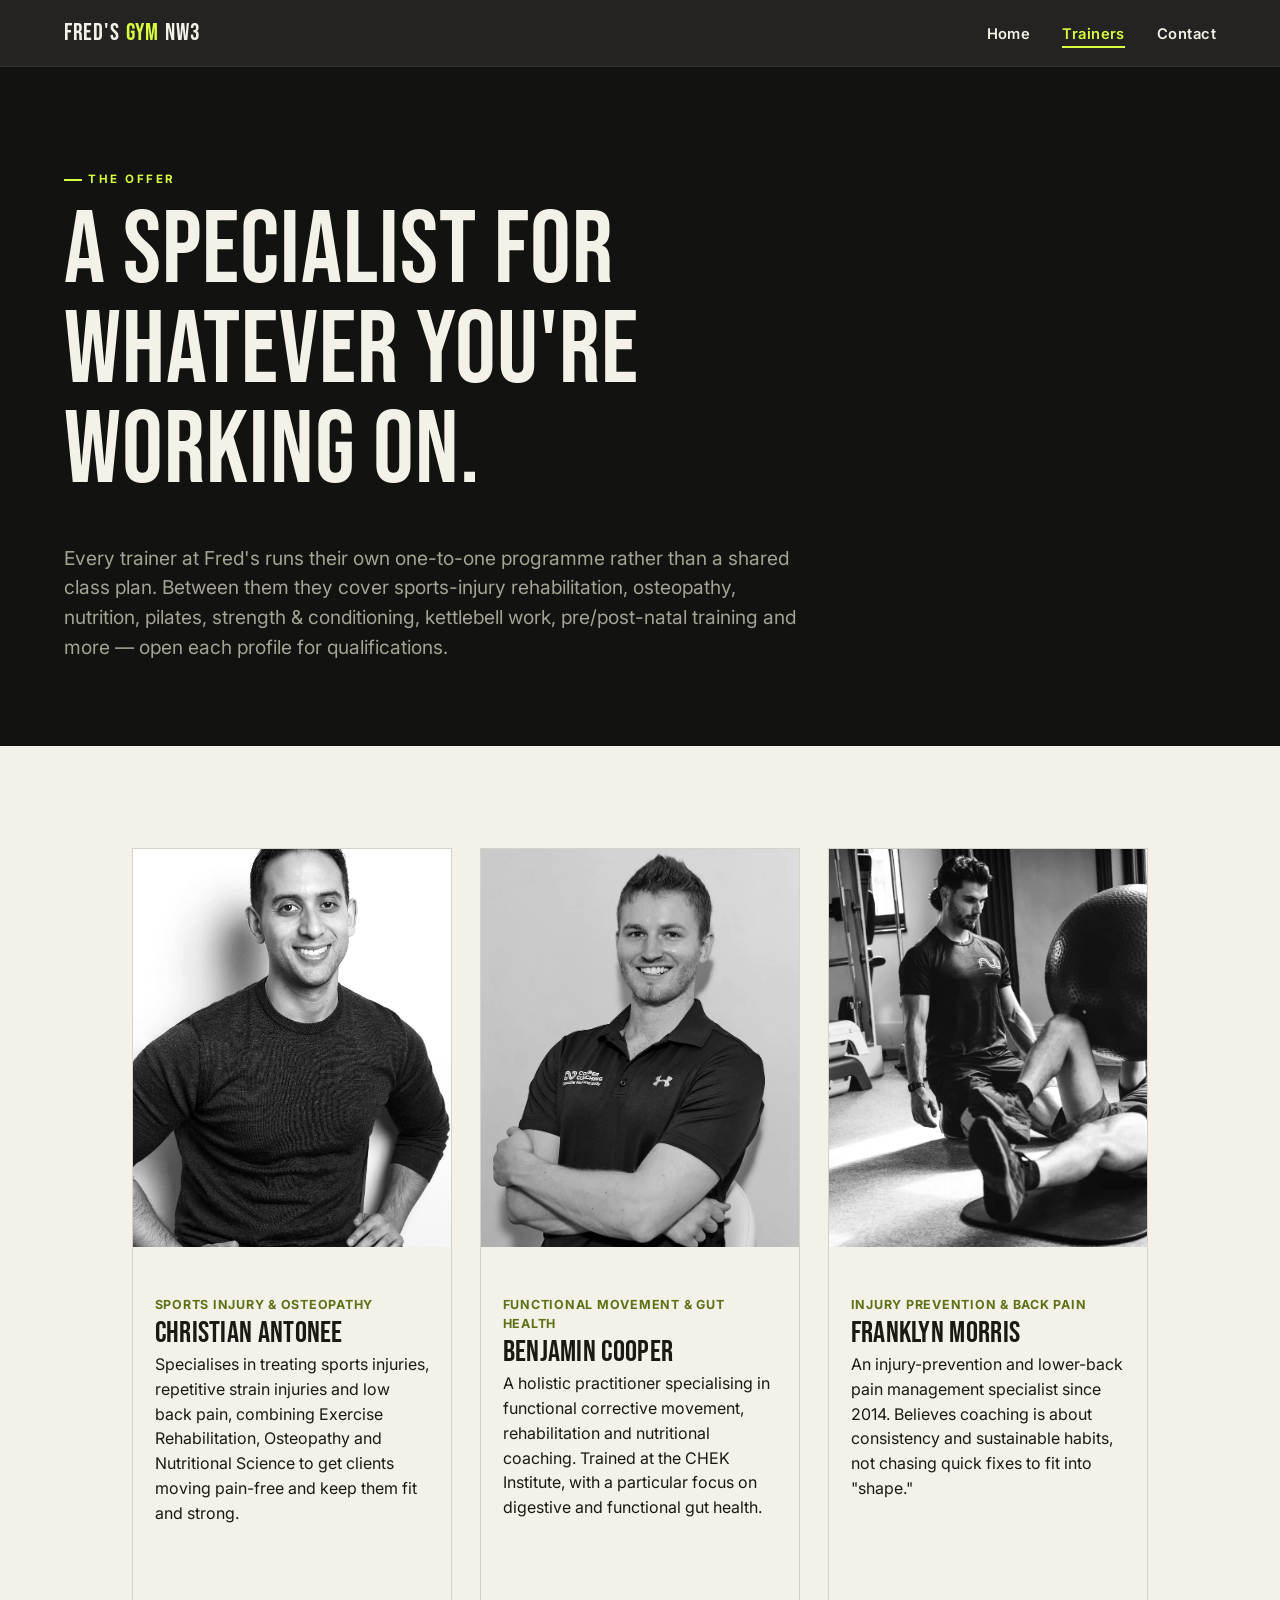
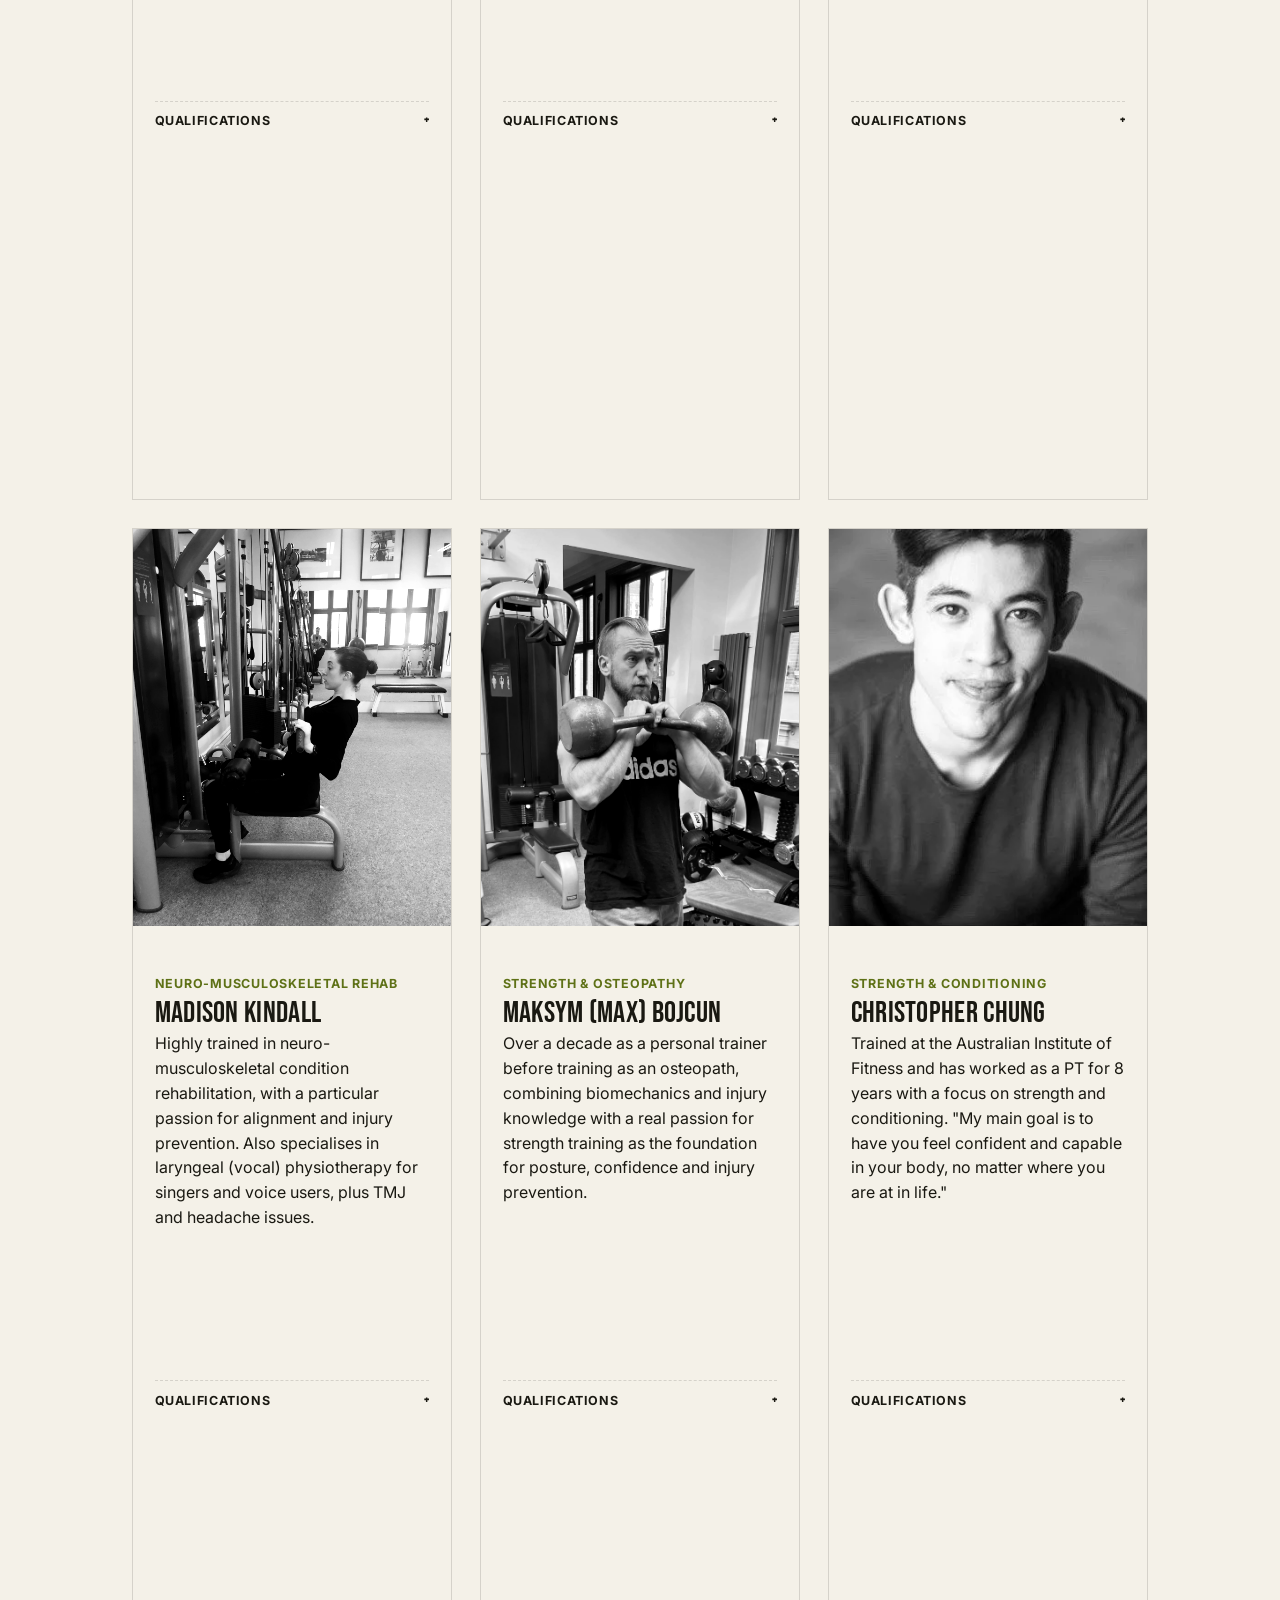
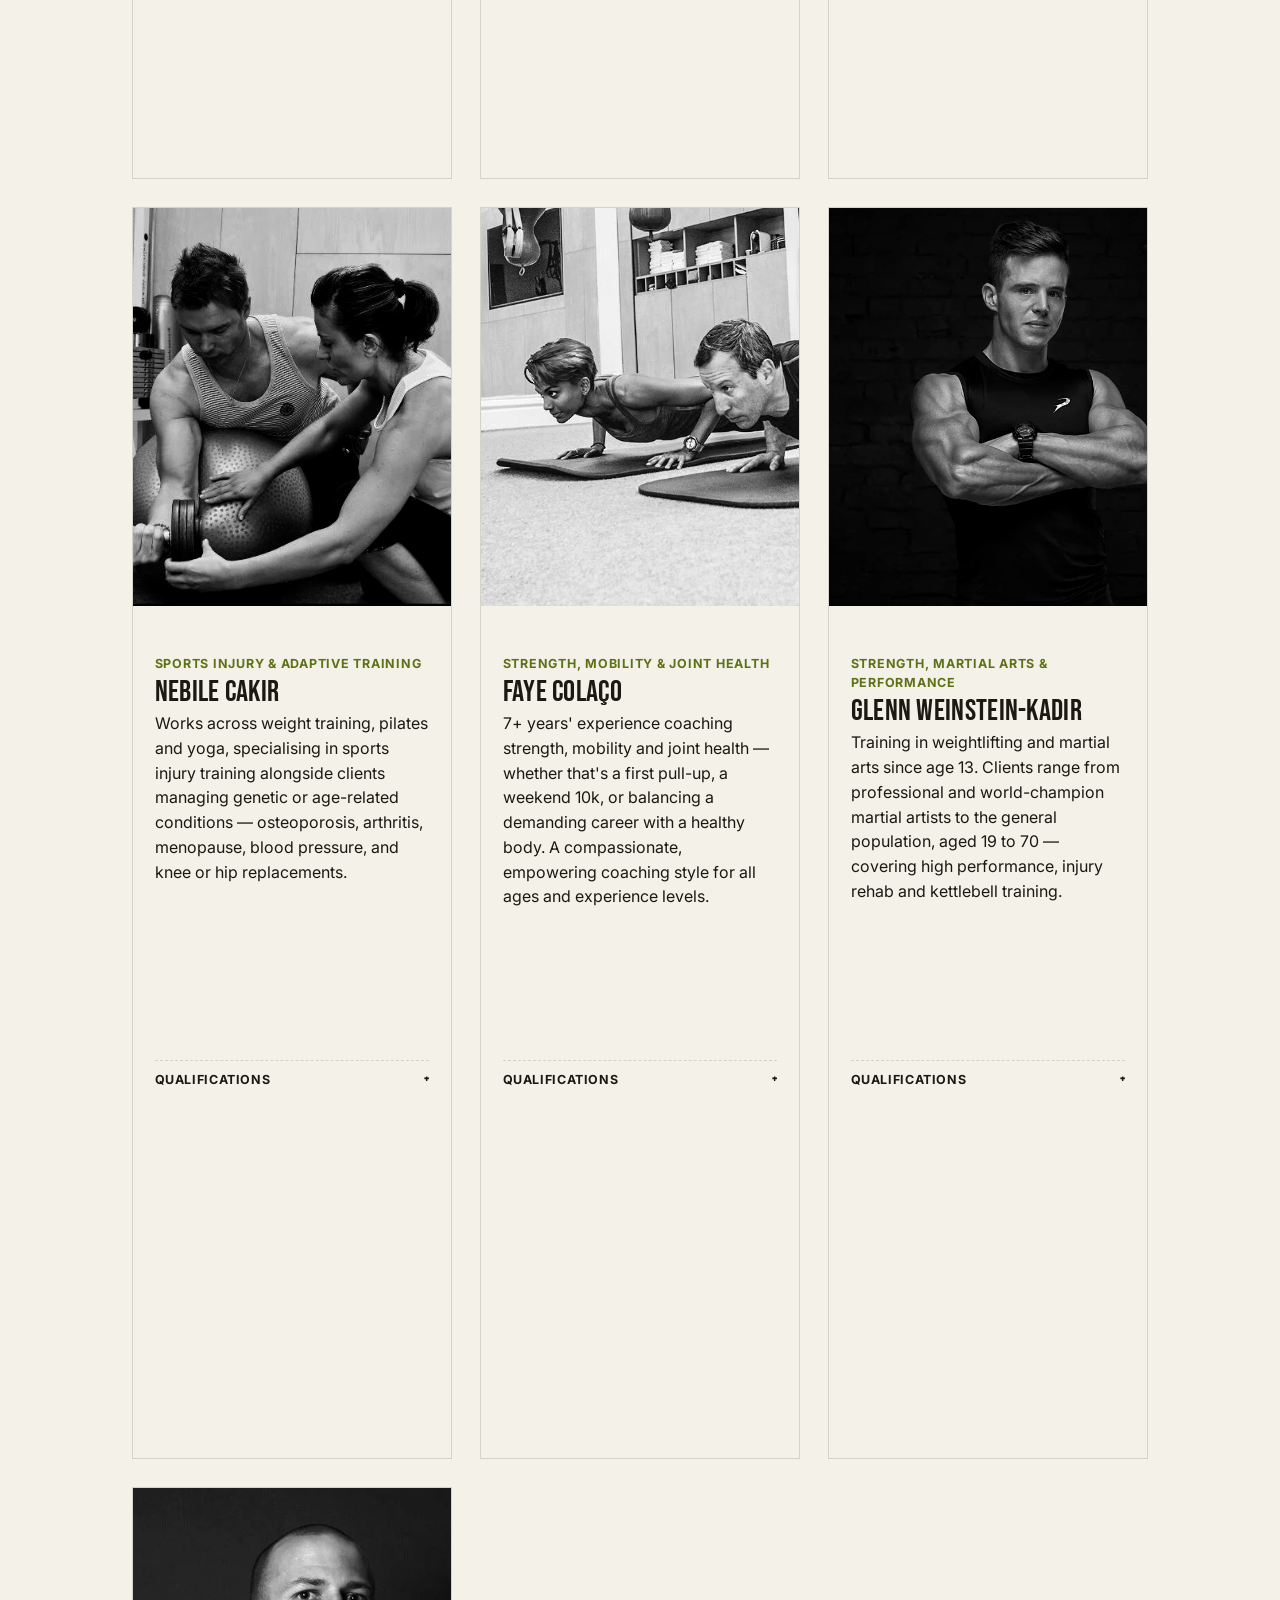
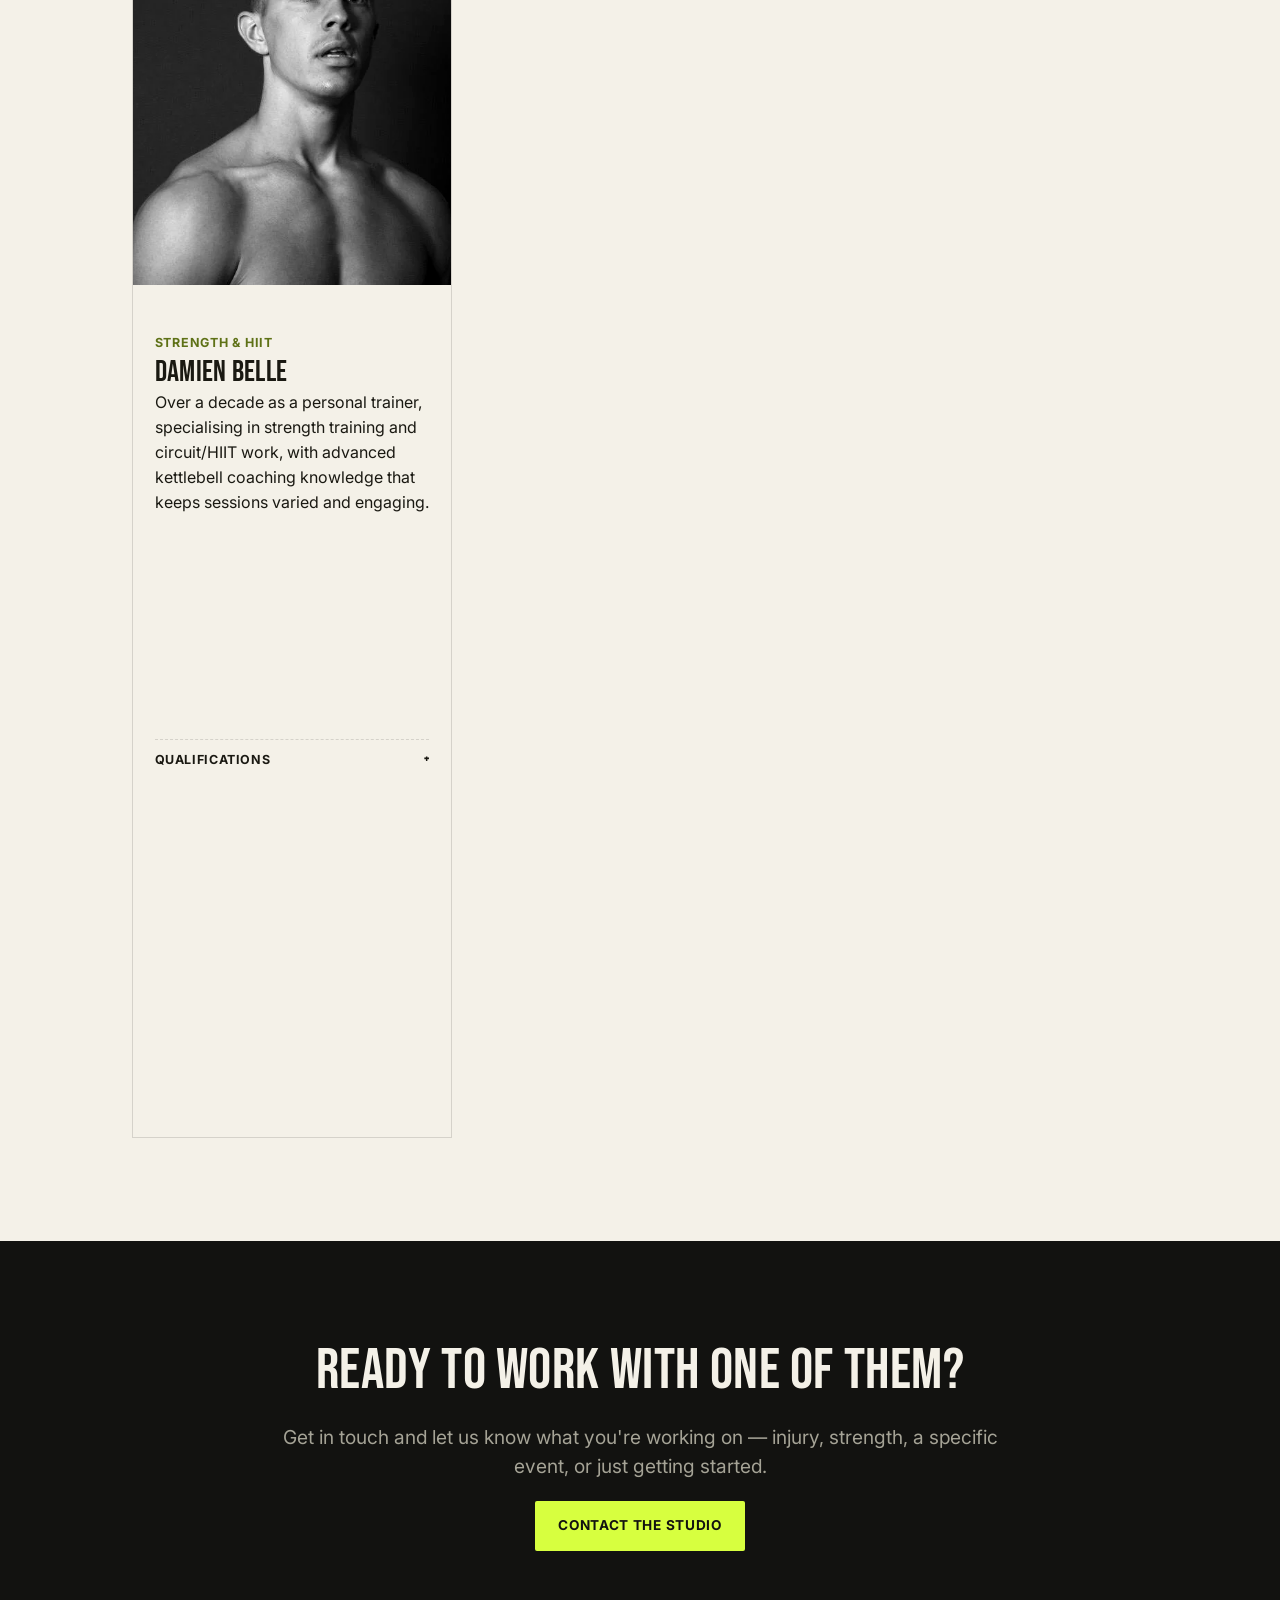
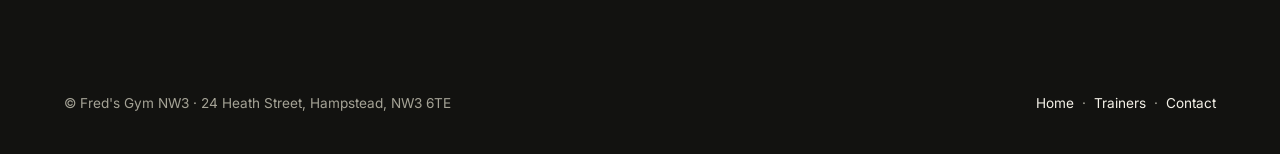
==== trainers.html @ 8e5bd510 "Build Fred's Gym NW3 demo redesign Custom 3-page static site (Home, Trainers, Contact) for Fred's Gy" ====
<!doctype html>
<html lang="en">
<head>
<meta charset="UTF-8">
<meta name="viewport" content="width=device-width, initial-scale=1">
<title>Trainers — Fred's Gym NW3</title>
<meta name="description" content="Meet the personal trainers at Fred's Gym NW3, Hampstead — specialists in sports injury rehab, osteopathy, nutrition, strength & conditioning, pilates and more.">
<link rel="preconnect" href="https://fonts.googleapis.com">
<link rel="preconnect" href="https://fonts.gstatic.com" crossorigin>
<link href="https://fonts.googleapis.com/css2?family=Bebas+Neue&family=Inter:wght@400;600;700;800&display=swap" rel="stylesheet">
<link rel="stylesheet" href="assets/css/style.css">
</head>
<body>

<header class="site-header">
  <div class="wrap">
    <a href="index.html" class="brand">FRED'S <span>GYM</span> NW3</a>
    <button class="nav-toggle" aria-expanded="false" aria-controls="primary-nav" aria-label="Toggle navigation">
      <span></span>
    </button>
    <nav class="main-nav" id="primary-nav">
      <ul>
        <li><a href="index.html">Home</a></li>
        <li><a href="trainers.html" aria-current="page">Trainers</a></li>
        <li><a href="contact.html">Contact</a></li>
      </ul>
    </nav>
  </div>
</header>

<main>

  <section class="page-header on-ink">
    <div class="wrap">
      <p class="eyebrow">The offer</p>
      <h1>A specialist for<br>whatever you're<br>working on.</h1>
      <p class="lead">Every trainer at Fred's runs their own one-to-one programme rather than a shared class plan. Between them they cover sports-injury rehabilitation, osteopathy, nutrition, pilates, strength &amp; conditioning, kettlebell work, pre/post-natal training and more — open each profile for qualifications.</p>
    </div>
  </section>

  <section class="on-paper">
    <div class="wrap">
      <div class="trainer-grid">

        <article class="trainer-card" data-reveal>
          <div class="trainer-photo"><img src="assets/img/christian.jpg" alt="Christian Antonee, personal trainer at Fred's Gym NW3." width="995" height="1493" loading="lazy"></div>
          <div class="trainer-body">
            <div>
              <p class="trainer-role">Sports injury &amp; osteopathy</p>
              <h3>Christian Antonee</h3>
              <p>Specialises in treating sports injuries, repetitive strain injuries and low back pain, combining Exercise Rehabilitation, Osteopathy and Nutritional Science to get clients moving pain-free and keep them fit and strong.</p>
            </div>
            <details>
              <summary>Qualifications</summary>
              <ul>
                <li>MSc Osteopathy</li>
                <li>BSc Kinesiology</li>
                <li>Personal Trainer (CSEP), 14 years</li>
                <li>Nutritional Science &amp; Acupuncture</li>
              </ul>
            </details>
          </div>
        </article>

        <article class="trainer-card" data-reveal>
          <div class="trainer-photo"><img src="assets/img/ben.jpg" alt="Benjamin Cooper, personal trainer at Fred's Gym NW3." width="750" height="977" loading="lazy"></div>
          <div class="trainer-body">
            <div>
              <p class="trainer-role">Functional movement &amp; gut health</p>
              <h3>Benjamin Cooper</h3>
              <p>A holistic practitioner specialising in functional corrective movement, rehabilitation and nutritional coaching. Trained at the CHEK Institute, with a particular focus on digestive and functional gut health.</p>
            </div>
            <details>
              <summary>Qualifications</summary>
              <ul>
                <li>Registered Nutritional Therapist Dip ION, mBANT, mCNHC</li>
                <li>CHEK Practitioner Level 1</li>
                <li>CHEK Holistic Lifestyle Coach Level 2</li>
                <li>Integrative Health Education — Fully Functional Gut Practitioner</li>
                <li>PCI Parasite Testing Practitioner</li>
              </ul>
            </details>
          </div>
        </article>

        <article class="trainer-card" data-reveal>
          <div class="trainer-photo"><img src="assets/img/frank.jpg" alt="Franklyn Morris coaching a client through core work at Fred's Gym NW3." width="1500" height="1000" loading="lazy"></div>
          <div class="trainer-body">
            <div>
              <p class="trainer-role">Injury prevention &amp; back pain</p>
              <h3>Franklyn Morris</h3>
              <p>An injury-prevention and lower-back pain management specialist since 2014. Believes coaching is about consistency and sustainable habits, not chasing quick fixes to fit into "shape."</p>
            </div>
            <details>
              <summary>Qualifications</summary>
              <ul>
                <li>REPs Level 3 Personal Trainer</li>
                <li>REPs Level 4 Lower Back Pain Management</li>
                <li>GP Exercise Referral</li>
              </ul>
            </details>
          </div>
        </article>

        <article class="trainer-card" data-reveal>
          <div class="trainer-photo"><img src="assets/img/madison.jpg" alt="Madison Kindall training on the cable machine at Fred's Gym NW3." width="2500" height="3333" loading="lazy"></div>
          <div class="trainer-body">
            <div>
              <p class="trainer-role">Neuro-musculoskeletal rehab</p>
              <h3>Madison Kindall</h3>
              <p>Highly trained in neuro-musculoskeletal condition rehabilitation, with a particular passion for alignment and injury prevention. Also specialises in laryngeal (vocal) physiotherapy for singers and voice users, plus TMJ and headache issues.</p>
            </div>
            <details>
              <summary>Qualifications</summary>
              <ul>
                <li>MSc Physiotherapy</li>
                <li>BSc Clinical Exercise Science</li>
                <li>Level 3 Personal Training</li>
                <li>Level 3 Dry Needling / Medical Acupuncture</li>
              </ul>
            </details>
          </div>
        </article>

        <article class="trainer-card" data-reveal>
          <div class="trainer-photo"><img src="assets/img/max.jpg" alt="Maksym 'Max' Bojcun training with double kettlebells at Fred's Gym NW3." width="2048" height="1801" loading="lazy"></div>
          <div class="trainer-body">
            <div>
              <p class="trainer-role">Strength &amp; osteopathy</p>
              <h3>Maksym (Max) Bojcun</h3>
              <p>Over a decade as a personal trainer before training as an osteopath, combining biomechanics and injury knowledge with a real passion for strength training as the foundation for posture, confidence and injury prevention.</p>
            </div>
            <details>
              <summary>Qualifications</summary>
              <ul>
                <li>BOst Osteopathy</li>
                <li>Level 3 Personal Trainer</li>
              </ul>
            </details>
          </div>
        </article>

        <article class="trainer-card" data-reveal>
          <div class="trainer-photo"><img src="assets/img/chris.jpg" alt="Christopher Chung, personal trainer at Fred's Gym NW3." width="349" height="524" loading="lazy"></div>
          <div class="trainer-body">
            <div>
              <p class="trainer-role">Strength &amp; conditioning</p>
              <h3>Christopher Chung</h3>
              <p>Trained at the Australian Institute of Fitness and has worked as a PT for 8 years with a focus on strength and conditioning. "My main goal is to have you feel confident and capable in your body, no matter where you are at in life."</p>
            </div>
            <details>
              <summary>Qualifications</summary>
              <ul>
                <li>Level 3 &amp; 4 Personal Training Certificate, AIF</li>
                <li>IASTM — Rockblades</li>
                <li>Precision Nutrition</li>
              </ul>
            </details>
          </div>
        </article>

        <article class="trainer-card" data-reveal>
          <div class="trainer-photo"><img src="assets/img/nebile.jpg" alt="Nebile Cakir coaching a client with a dumbbell at Fred's Gym NW3." width="750" height="500" loading="lazy"></div>
          <div class="trainer-body">
            <div>
              <p class="trainer-role">Sports injury &amp; adaptive training</p>
              <h3>Nebile Cakir</h3>
              <p>Works across weight training, pilates and yoga, specialising in sports injury training alongside clients managing genetic or age-related conditions — osteoporosis, arthritis, menopause, blood pressure, and knee or hip replacements.</p>
            </div>
            <details>
              <summary>Qualifications</summary>
              <ul>
                <li>YMCA Advanced Personal Trainer Award — Level 3</li>
                <li>Pilates — Stott Pilates method</li>
                <li>Older Adult Training</li>
                <li>Ante- &amp; Postnatal Training</li>
                <li>Yoga Teacher Award, Teach Yoga</li>
                <li>Sport &amp; Remedial Massage, London School of Massage</li>
                <li>Food Intolerance Testing Practitioner, Lorisian</li>
              </ul>
            </details>
          </div>
        </article>

        <article class="trainer-card" data-reveal>
          <div class="trainer-photo"><img src="assets/img/faye.jpg" alt="Faye Colaço training alongside a client at Fred's Gym NW3." width="576" height="576" loading="lazy"></div>
          <div class="trainer-body">
            <div>
              <p class="trainer-role">Strength, mobility &amp; joint health</p>
              <h3>Faye Colaço</h3>
              <p>7+ years' experience coaching strength, mobility and joint health — whether that's a first pull-up, a weekend 10k, or balancing a demanding career with a healthy body. A compassionate, empowering coaching style for all ages and experience levels.</p>
            </div>
            <details>
              <summary>Qualifications</summary>
              <ul>
                <li>Personal Training Level 4</li>
                <li>BSc (Hons) Health &amp; Exercise Science</li>
                <li>Functional Range Conditioning (FRC) Practitioner</li>
                <li>BioForce Certified Conditioning Coach</li>
                <li>Kinstretch Instructor</li>
                <li>Precision Nutrition</li>
                <li>Remedial Massage Therapist</li>
              </ul>
            </details>
          </div>
        </article>

        <article class="trainer-card" data-reveal>
          <div class="trainer-photo"><img src="assets/img/glenn.jpg" alt="Glenn Weinstein-Kadir, strength and conditioning coach at Fred's Gym NW3." width="1024" height="683" loading="lazy"></div>
          <div class="trainer-body">
            <div>
              <p class="trainer-role">Strength, martial arts &amp; performance</p>
              <h3>Glenn Weinstein-Kadir</h3>
              <p>Training in weightlifting and martial arts since age 13. Clients range from professional and world-champion martial artists to the general population, aged 19 to 70 — covering high performance, injury rehab and kettlebell training.</p>
            </div>
            <details>
              <summary>Qualifications</summary>
              <ul>
                <li>MSc Strength &amp; Conditioning</li>
                <li>Level 3 Personal Trainer</li>
                <li>Pre &amp; Post Natal Training and Nutrition</li>
                <li>Kettlebell 1 and Master Certification</li>
                <li>Posture Analysis and Corrective Exercise</li>
              </ul>
            </details>
          </div>
        </article>

        <article class="trainer-card" data-reveal>
          <div class="trainer-photo"><img src="assets/img/damien.jpg" alt="Damien Belle, personal trainer at Fred's Gym NW3." width="636" height="577" loading="lazy"></div>
          <div class="trainer-body">
            <div>
              <p class="trainer-role">Strength &amp; HIIT</p>
              <h3>Damien Belle</h3>
              <p>Over a decade as a personal trainer, specialising in strength training and circuit/HIIT work, with advanced kettlebell coaching knowledge that keeps sessions varied and engaging.</p>
            </div>
            <details>
              <summary>Qualifications</summary>
              <ul>
                <li>Premier International Level 3 Personal Trainer</li>
                <li>Nutritional Advisor</li>
                <li>Sports Massage Therapist</li>
                <li>IKFF Kettlebell Coach</li>
              </ul>
            </details>
          </div>
        </article>

      </div>
    </div>
  </section>

  <section class="on-ink">
    <div class="wrap" style="text-align:center" data-reveal>
      <h2>Ready to work with one of them?</h2>
      <p class="lead" style="margin-inline:auto">Get in touch and let us know what you're working on — injury, strength, a specific event, or just getting started.</p>
      <span class="btn-wrap"><a class="btn btn-primary" href="contact.html">Contact the studio</a></span>
    </div>
  </section>

</main>

<footer class="site-footer">
  <div class="wrap">
    <span>&copy; Fred's Gym NW3 · 24 Heath Street, Hampstead, NW3 6TE</span>
    <nav>
      <a href="index.html">Home</a> &nbsp;·&nbsp;
      <a href="trainers.html">Trainers</a> &nbsp;·&nbsp;
      <a href="contact.html">Contact</a>
    </nav>
  </div>
</footer>

<script src="assets/js/main.js"></script>
</body>
</html>
---- assets/css/style.css ----
/* ==========================================================================
   Fred's Gym NW3 — demo redesign
   Editorial black-and-white studio photography + a single electric-lime
   accent. Distinct from a template gym site on purpose: big condensed
   display type, generous whitespace, monochrome imagery treated like a
   fitness magazine rather than a stock-photo carousel.
   ========================================================================== */

@view-transition {
  navigation: auto;
}

:root {
  --ink: #121210;
  --ink-soft: #1c1c19;
  --paper: #f4f1e8;
  --paper-dim: #e7e2d4;
  --text-on-paper: #1a1912;
  --text-on-ink: #f4f1e8;
  --muted: #8a887c;
  --muted-strong: #666456; /* WCAG AA-safe on --paper for small caption text */
  --muted-on-ink: #a5a396;
  --accent: #d7ff3f;
  --accent-deep: color-mix(in oklch, var(--accent) 55%, black);
  --accent-soft: color-mix(in oklch, var(--accent) 30%, var(--paper));
  --line: color-mix(in oklch, var(--ink) 12%, var(--paper));
  --line-on-ink: color-mix(in oklch, var(--paper) 18%, var(--ink));

  --font-display: "Bebas Neue", "Oswald", "Arial Narrow", sans-serif;
  --font-body: "Inter", -apple-system, BlinkMacSystemFont, "Segoe UI", sans-serif;

  --container: min(72rem, 92vw);
  --radius: 2px;
}

*,
*::before,
*::after {
  box-sizing: border-box;
}

html {
  scroll-behavior: smooth;
}

@media (prefers-reduced-motion: reduce) {
  html {
    scroll-behavior: auto;
  }
  *,
  *::before,
  *::after {
    animation-duration: 0.001ms !important;
    animation-iteration-count: 1 !important;
    transition-duration: 0.001ms !important;
    scroll-behavior: auto !important;
  }
}

body {
  margin: 0;
  background: var(--paper);
  color: var(--text-on-paper);
  font-family: var(--font-body);
  font-size: 16px;
  line-height: 1.55;
  -webkit-font-smoothing: antialiased;
}

img {
  max-width: 100%;
  display: block;
}

a {
  color: inherit;
}

h1, h2, h3, h4 {
  font-family: var(--font-display);
  font-weight: 400;
  letter-spacing: 0.01em;
  line-height: 0.98;
  margin: 0 0 0.4em;
  text-wrap: balance;
}

h1 { font-size: clamp(2.75rem, 8vw, 6.5rem); }
h2 { font-size: clamp(2.1rem, 5.5vw, 3.6rem); }
h3 { font-size: clamp(1.4rem, 3vw, 1.9rem); }

p { margin: 0 0 1em; }

.eyebrow {
  display: inline-flex;
  align-items: center;
  gap: 0.5em;
  font-family: var(--font-body);
  font-weight: 700;
  font-size: 0.72rem;
  letter-spacing: 0.22em;
  text-transform: uppercase;
  color: var(--accent-deep);
}

.eyebrow::before {
  content: "";
  width: 1.6em;
  height: 2px;
  background: var(--accent-deep);
  display: inline-block;
}

section.on-ink .eyebrow,
.on-ink .eyebrow {
  color: var(--accent);
}
.on-ink .eyebrow::before {
  background: var(--accent);
}

/* Thin custom scrollbars on internally-scrolling elements */
.chip-row,
.trainer-scroller {
  scrollbar-width: thin;
  scrollbar-color: var(--accent-deep) transparent;
}
.chip-row::-webkit-scrollbar,
.trainer-scroller::-webkit-scrollbar {
  height: 6px;
}
.chip-row::-webkit-scrollbar-thumb,
.trainer-scroller::-webkit-scrollbar-thumb {
  background: var(--muted);
  border-radius: 4px;
}
.chip-row::-webkit-scrollbar-thumb:hover,
.trainer-scroller::-webkit-scrollbar-thumb:hover {
  background: var(--accent-deep);
}

/* ---------- Layout helpers ---------- */
.wrap {
  width: var(--container);
  margin-inline: auto;
}

section {
  padding: clamp(3rem, 8vw, 6.5rem) 0;
}

.on-ink {
  background: var(--ink);
  color: var(--text-on-ink);
}

.on-ink .muted { color: var(--muted-on-ink); }
.muted { color: var(--muted); }

/* ---------- Header / nav ---------- */
.site-header {
  position: sticky;
  top: 0;
  z-index: 40;
  background: color-mix(in oklch, var(--ink) 92%, transparent);
  backdrop-filter: blur(6px);
  border-bottom: 1px solid var(--line-on-ink);
}

.site-header .wrap {
  display: flex;
  align-items: center;
  justify-content: space-between;
  padding-block: 0.9rem;
}

.brand {
  font-family: var(--font-display);
  font-size: 1.5rem;
  letter-spacing: 0.03em;
  color: var(--text-on-ink);
  text-decoration: none;
  display: flex;
  align-items: baseline;
  gap: 0.4rem;
}

.brand span {
  color: var(--accent);
}

.nav-toggle {
  display: none;
  background: none;
  border: 1px solid var(--line-on-ink);
  color: var(--text-on-ink);
  width: 42px;
  height: 38px;
  border-radius: var(--radius);
  cursor: pointer;
  position: relative;
}

.nav-toggle span,
.nav-toggle span::before,
.nav-toggle span::after {
  content: "";
  position: absolute;
  left: 10px;
  right: 10px;
  height: 2px;
  background: currentColor;
  transition: transform 0.25s ease, opacity 0.25s ease;
}
.nav-toggle span { top: 18px; }
.nav-toggle span::before { top: -7px; }
.nav-toggle span::after { top: 7px; }

.nav-toggle[aria-expanded="true"] span {
  background: transparent;
}
.nav-toggle[aria-expanded="true"] span::before {
  transform: translateY(7px) rotate(45deg);
}
.nav-toggle[aria-expanded="true"] span::after {
  transform: translateY(-7px) rotate(-45deg);
}

.main-nav ul {
  list-style: none;
  display: flex;
  gap: 2rem;
  margin: 0;
  padding: 0;
}

.main-nav a {
  text-decoration: none;
  font-weight: 600;
  font-size: 0.92rem;
  letter-spacing: 0.03em;
  color: var(--text-on-ink);
  padding-bottom: 3px;
  border-bottom: 2px solid transparent;
  transition: border-color 0.2s ease, color 0.2s ease;
}

.main-nav a:hover,
.main-nav a[aria-current="page"] {
  color: var(--accent);
  border-color: var(--accent);
}

@media (max-width: 760px) {
  .nav-toggle { display: block; }
  .main-nav {
    position: absolute;
    top: 100%;
    left: 0;
    right: 0;
    background: var(--ink);
    border-bottom: 1px solid var(--line-on-ink);
    max-height: 0;
    overflow: hidden;
    transition: max-height 0.3s ease;
  }
  .main-nav.open { max-height: 20rem; }
  .main-nav ul {
    flex-direction: column;
    gap: 0;
    padding: 0.5rem var(--container-pad, 4vw);
  }
  .main-nav li { border-bottom: 1px solid var(--line-on-ink); }
  .main-nav a {
    display: block;
    padding: 1rem 0.5rem;
  }
}

/* ---------- Hero ---------- */
.hero {
  position: relative;
  min-height: min(86vh, 780px);
  display: flex;
  align-items: flex-end;
  color: var(--text-on-ink);
  overflow: hidden;
}

.hero-media {
  position: absolute;
  inset: 0;
  z-index: 0;
}

.hero-media img {
  width: 100%;
  height: 100%;
  object-fit: cover;
  object-position: 50% 30%;
}

.hero-media::after {
  content: "";
  position: absolute;
  inset: 0;
  background: linear-gradient(
    in oklch to top,
    color-mix(in oklch, var(--ink) 92%, transparent) 5%,
    color-mix(in oklch, var(--ink) 45%, transparent) 55%,
    color-mix(in oklch, var(--ink) 15%, transparent) 100%
  );
}

.hero-content {
  position: relative;
  z-index: 1;
  padding-block: clamp(2.5rem, 6vw, 5rem);
}

.hero-content h1 {
  text-shadow: 0 2px 24px rgba(0, 0, 0, 0.55);
}

.hero-lede {
  max-width: 40rem;
  font-size: clamp(1.05rem, 2vw, 1.25rem);
  color: var(--text-on-ink);
  text-shadow: 0 1px 12px rgba(0, 0, 0, 0.6);
}

.hero-actions {
  display: flex;
  flex-wrap: wrap;
  gap: 1rem;
  margin-top: 1.75rem;
}

/* ---------- Buttons ---------- */
.btn {
  display: inline-flex;
  align-items: center;
  gap: 0.5em;
  font-weight: 700;
  font-size: 0.85rem;
  letter-spacing: 0.05em;
  text-transform: uppercase;
  text-decoration: none;
  padding: 0.9em 1.6em;
  border-radius: var(--radius);
  border: 2px solid transparent;
  cursor: pointer;
}

/* wrapper handles hover, never the animated element itself */
.btn-wrap {
  display: inline-block;
}

.btn-primary {
  background: var(--accent);
  color: var(--ink);
}
.btn-wrap:hover .btn-primary,
.btn-wrap:focus-within .btn-primary {
  transform: translateY(-2px);
  box-shadow: 0 10px 24px -8px color-mix(in oklch, var(--accent) 65%, transparent);
}
.btn-primary { transition: transform 0.2s ease, box-shadow 0.2s ease; }

.btn-ghost {
  background: transparent;
  border-color: currentColor;
  color: inherit;
}
.btn-wrap:hover .btn-ghost,
.btn-wrap:focus-within .btn-ghost {
  background: var(--text-on-ink);
  color: var(--ink);
}
.on-paper .btn-ghost { color: var(--text-on-paper); }
.on-paper .btn-wrap:hover .btn-ghost { background: var(--ink); color: var(--text-on-ink); }
.btn-ghost { transition: background 0.2s ease, color 0.2s ease; }

/* ---------- About / intro ---------- */
.intro-grid {
  display: grid;
  gap: clamp(2rem, 5vw, 4rem);
  grid-template-columns: 1.1fr 1fr;
  align-items: start;
}

@media (max-width: 820px) {
  .intro-grid { grid-template-columns: 1fr; }
}

.stat-row {
  display: grid;
  grid-template-columns: repeat(3, 1fr);
  gap: 1.5rem;
  margin-top: 2rem;
  padding-top: 1.5rem;
  border-top: 1px solid var(--line);
}

.stat-row strong {
  display: block;
  font-family: var(--font-display);
  font-size: clamp(1.8rem, 4vw, 2.4rem);
  color: var(--accent-deep);
  font-variant-numeric: tabular-nums;
}

.stat-row span {
  font-size: 0.8rem;
  color: var(--muted-strong);
  text-transform: uppercase;
  letter-spacing: 0.05em;
}

/* ---------- Specialism chips ---------- */
.chip-row {
  display: flex;
  gap: 0.6rem;
  overflow-x: auto;
  padding-bottom: 0.75rem;
  margin: 1.5rem 0 0;
}

.chip {
  flex: none;
  border: 1px solid var(--line);
  border-radius: 999px;
  padding: 0.5em 1.1em;
  font-size: 0.82rem;
  white-space: nowrap;
  color: var(--text-on-paper);
}

.on-ink .chip {
  border-color: var(--line-on-ink);
  color: var(--text-on-ink);
}

/* ---------- Trainer preview / grid ---------- */
.trainer-grid {
  display: grid;
  grid-template-columns: repeat(auto-fit, minmax(15.5rem, 20rem));
  justify-content: center;
  gap: 1.75rem;
  grid-auto-rows: 1fr;
}

.trainer-card {
  display: grid;
  grid-template-rows: subgrid;
  grid-row: span 3;
  background: var(--paper);
  border: 1px solid var(--line);
}

.on-ink .trainer-card {
  background: var(--ink-soft);
  border-color: var(--line-on-ink);
}

.trainer-photo {
  aspect-ratio: 4 / 5;
  overflow: hidden;
  background: var(--ink);
}

.trainer-photo img {
  width: 100%;
  height: 100%;
  object-fit: cover;
  filter: grayscale(1) contrast(1.05);
}

.trainer-body {
  padding: 1.25rem 1.35rem 1.5rem;
  display: grid;
  grid-template-rows: subgrid;
  grid-row: span 2;
  gap: 0.5rem;
}

.trainer-body h3 { margin-bottom: 0.1em; }

.trainer-role {
  font-size: 0.78rem;
  text-transform: uppercase;
  letter-spacing: 0.06em;
  color: var(--accent-deep);
  font-weight: 700;
  margin-bottom: 0.4em;
}

.on-ink .trainer-role { color: var(--accent); }

.trainer-body details {
  margin-top: 0.6rem;
  border-top: 1px dashed var(--line);
  padding-top: 0.6rem;
}
.on-ink .trainer-body details { border-color: var(--line-on-ink); }

.trainer-body summary {
  cursor: pointer;
  font-weight: 700;
  font-size: 0.78rem;
  text-transform: uppercase;
  letter-spacing: 0.05em;
  list-style: none;
}
.trainer-body summary::-webkit-details-marker { display: none; }
.trainer-body summary::after {
  content: "+";
  float: right;
  font-family: var(--font-display);
}
.trainer-body details[open] summary::after {
  content: "\2212";
}

.trainer-body ul {
  margin: 0.6em 0 0;
  padding-left: 1.1em;
  font-size: 0.88rem;
  color: var(--muted-strong);
}
.on-ink .trainer-body ul { color: var(--muted-on-ink); }

/* Dim sibling cards while one card's bio is expanded, via :has() */
.trainer-grid:has(details[open]) .trainer-card:not(:has(details[open])) {
  opacity: 0.55;
  transition: opacity 0.25s ease;
}

.trainer-preview-strip {
  display: flex;
  gap: 1.25rem;
  overflow-x: auto;
  padding-bottom: 1rem;
  scroll-snap-type: x mandatory;
}

.trainer-preview-strip .mini-card {
  flex: none;
  width: 12.5rem;
  scroll-snap-align: start;
}

.mini-card .trainer-photo {
  aspect-ratio: 3 / 4;
}

.mini-card figcaption {
  margin-top: 0.6rem;
  font-weight: 700;
  font-size: 0.9rem;
}

.mini-card figcaption small {
  display: block;
  font-weight: 400;
  color: var(--muted-on-ink);
  font-size: 0.76rem;
  text-transform: uppercase;
  letter-spacing: 0.04em;
}
.on-paper .mini-card figcaption small { color: var(--muted-strong); }

/* ---------- Split / feature blocks ---------- */
.feature-split {
  display: grid;
  grid-template-columns: 1fr 1fr;
  gap: clamp(2rem, 5vw, 4rem);
  align-items: center;
}
@media (max-width: 820px) {
  .feature-split { grid-template-columns: 1fr; }
}

.photo-frame {
  border: 1px solid var(--line-on-ink);
  padding: 0.6rem;
}
.on-paper .photo-frame { border-color: var(--line); }

.photo-frame img {
  filter: grayscale(1) contrast(1.05);
  aspect-ratio: 4 / 3;
  width: 100%;
  height: auto; /* overrides the HTML width/height presentational hint so aspect-ratio can actually size this img (see AGENTS.md image-sizing note) */
  object-fit: cover;
}

/* ---------- Info strip (address / hours) ---------- */
.info-strip {
  display: grid;
  grid-template-columns: repeat(3, 1fr);
  gap: 2rem;
  border-top: 1px solid var(--line-on-ink);
  padding-top: 2.5rem;
}
@media (max-width: 720px) {
  .info-strip { grid-template-columns: 1fr; }
}

.info-strip h4 {
  font-family: var(--font-body);
  font-weight: 700;
  font-size: 0.78rem;
  text-transform: uppercase;
  letter-spacing: 0.08em;
  color: var(--accent);
  margin-bottom: 0.6em;
}

.hours-table {
  font-variant-numeric: tabular-nums;
  border-collapse: collapse;
  width: 100%;
}
.hours-table td {
  padding: 0.25em 0;
  font-size: 0.95rem;
}
.hours-table td:last-child {
  text-align: right;
  color: var(--muted-on-ink);
}
.on-paper .hours-table td:last-child { color: var(--muted-strong); }

/* ---------- Footer ---------- */
.site-footer {
  background: var(--ink);
  color: var(--muted-on-ink);
  padding: 2.5rem 0;
  font-size: 0.85rem;
}
.site-footer .wrap {
  display: flex;
  flex-wrap: wrap;
  gap: 1rem;
  justify-content: space-between;
  align-items: center;
}
.site-footer a {
  color: var(--text-on-ink);
  text-decoration: none;
}
.site-footer a:hover { color: var(--accent); }

/* ---------- Contact page ---------- */
.contact-grid {
  display: grid;
  grid-template-columns: 1fr 1fr;
  gap: clamp(2rem, 5vw, 4rem);
}
@media (max-width: 820px) {
  .contact-grid { grid-template-columns: 1fr; }
}

.contact-card {
  background: var(--ink);
  color: var(--text-on-ink);
  padding: clamp(1.75rem, 4vw, 2.75rem);
}

/* This card is always a dark surface regardless of the section it sits in
   (e.g. nested inside an .on-paper section on the Contact page) -- pin its
   own eyebrow/hours-table colors so an ancestor .on-paper override can't
   leak a light-surface color in here. */
.contact-card .eyebrow {
  color: var(--accent);
}
.contact-card .eyebrow::before {
  background: var(--accent);
}
.contact-card .hours-table td:last-child {
  color: var(--muted-on-ink);
}

.contact-card dl {
  margin: 1.5rem 0 0;
}
.contact-card dt {
  font-size: 0.76rem;
  text-transform: uppercase;
  letter-spacing: 0.08em;
  color: var(--accent);
  margin-top: 1.3rem;
}
.contact-card dd {
  margin: 0.25rem 0 0;
  font-size: 1.05rem;
}

.map-frame {
  border: 1px solid var(--line);
  overflow: hidden;
  aspect-ratio: 4 / 3.4;
}
.map-frame iframe {
  width: 100%;
  height: 100%;
  border: 0;
  filter: grayscale(0.15) contrast(1.05);
}

.notice {
  border-left: 3px solid var(--accent-deep);
  padding: 0.9rem 1.1rem;
  background: var(--paper-dim);
  color: var(--text-on-paper); /* always a light chip -- pin dark text so it stays legible even nested in a dark card that sets an ambient light color */
  font-size: 0.92rem;
  margin-top: 1.5rem;
}

/* ---------- Scroll reveal ---------- */
[data-reveal] {
  opacity: 0;
  transform: translateY(18px);
  transition: opacity 0.6s ease, transform 0.6s ease;
}
[data-reveal].is-visible {
  opacity: 1;
  transform: none;
}
@media (prefers-reduced-motion: reduce) {
  [data-reveal] {
    opacity: 1;
    transform: none;
    transition: none;
  }
}

/* ---------- Page header (non-home pages) ---------- */
.page-header {
  padding-top: clamp(3.5rem, 9vw, 6rem);
  padding-bottom: clamp(2.5rem, 6vw, 4rem);
}

.page-header .eyebrow { margin-bottom: 0.8rem; }

.lead {
  max-width: 46rem;
  font-size: clamp(1.05rem, 2vw, 1.2rem);
  color: var(--muted-on-ink);
}
.on-paper .lead { color: var(--muted-strong); }
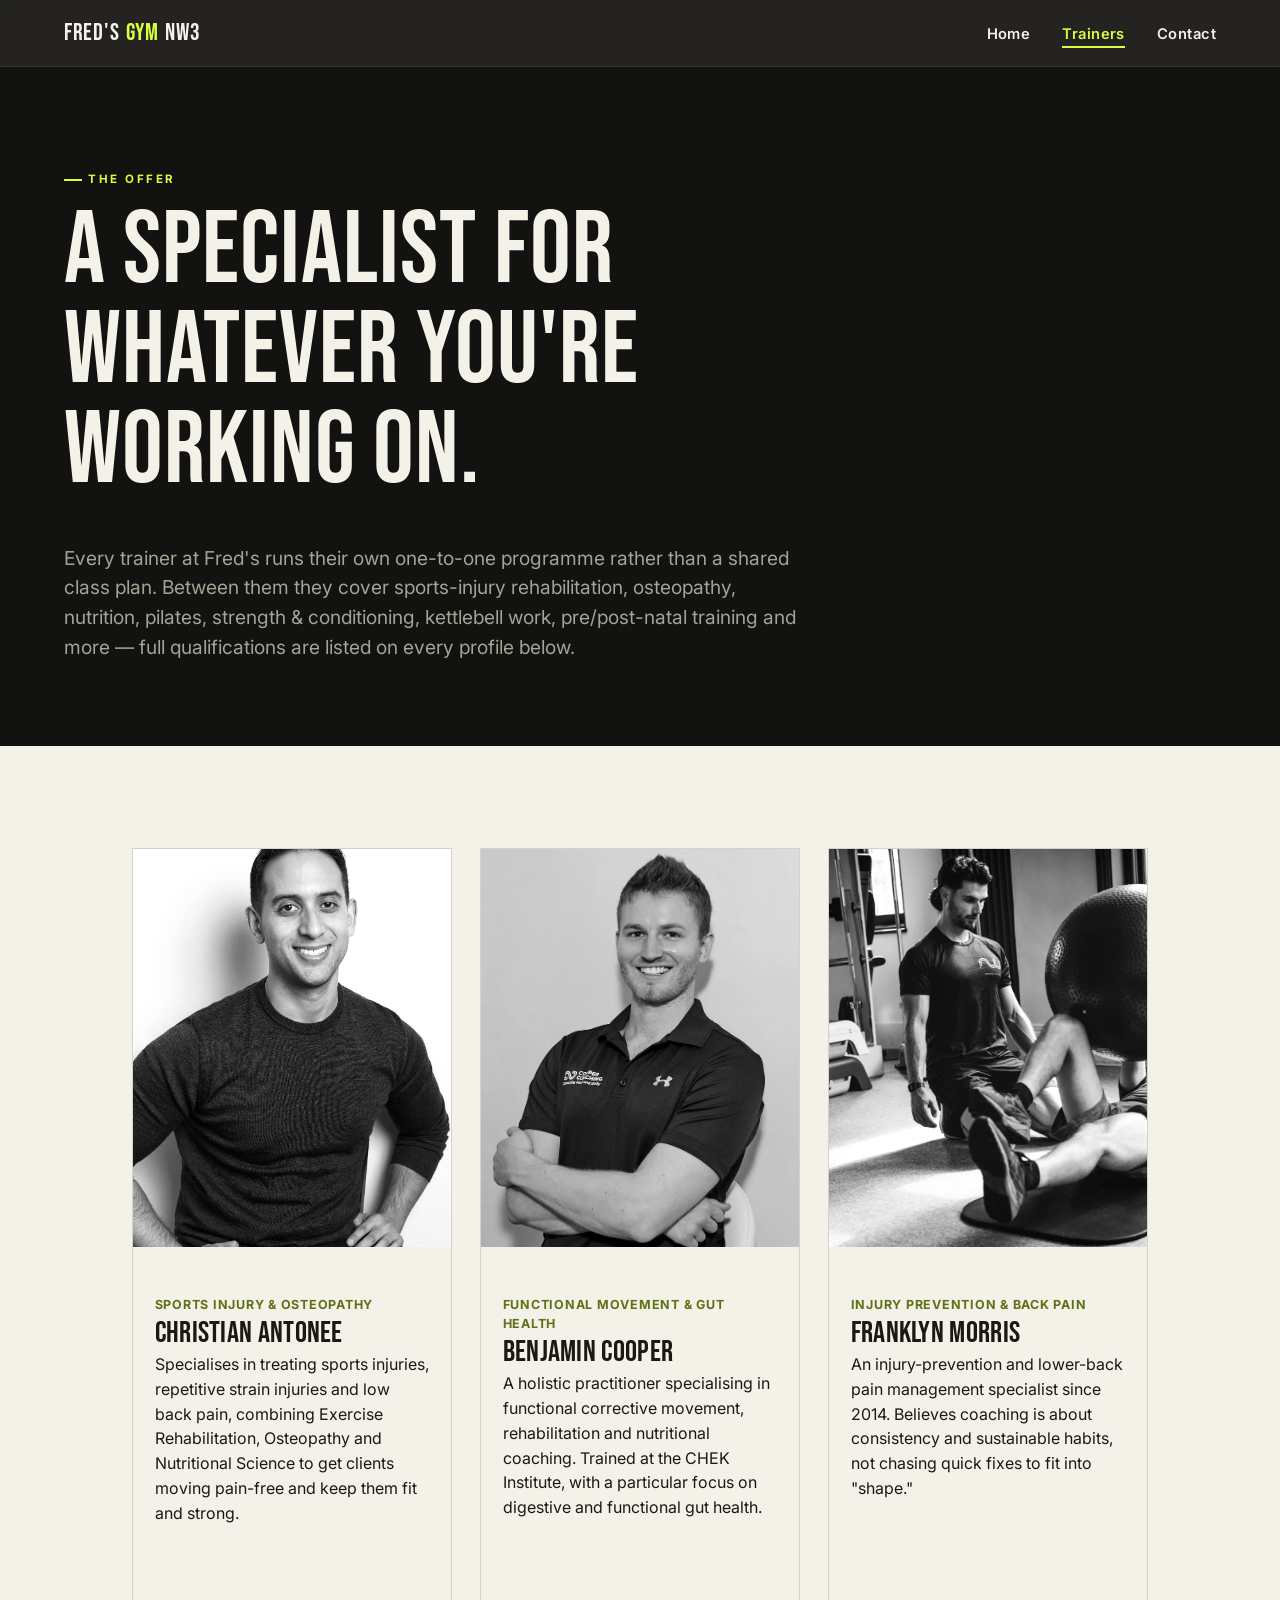
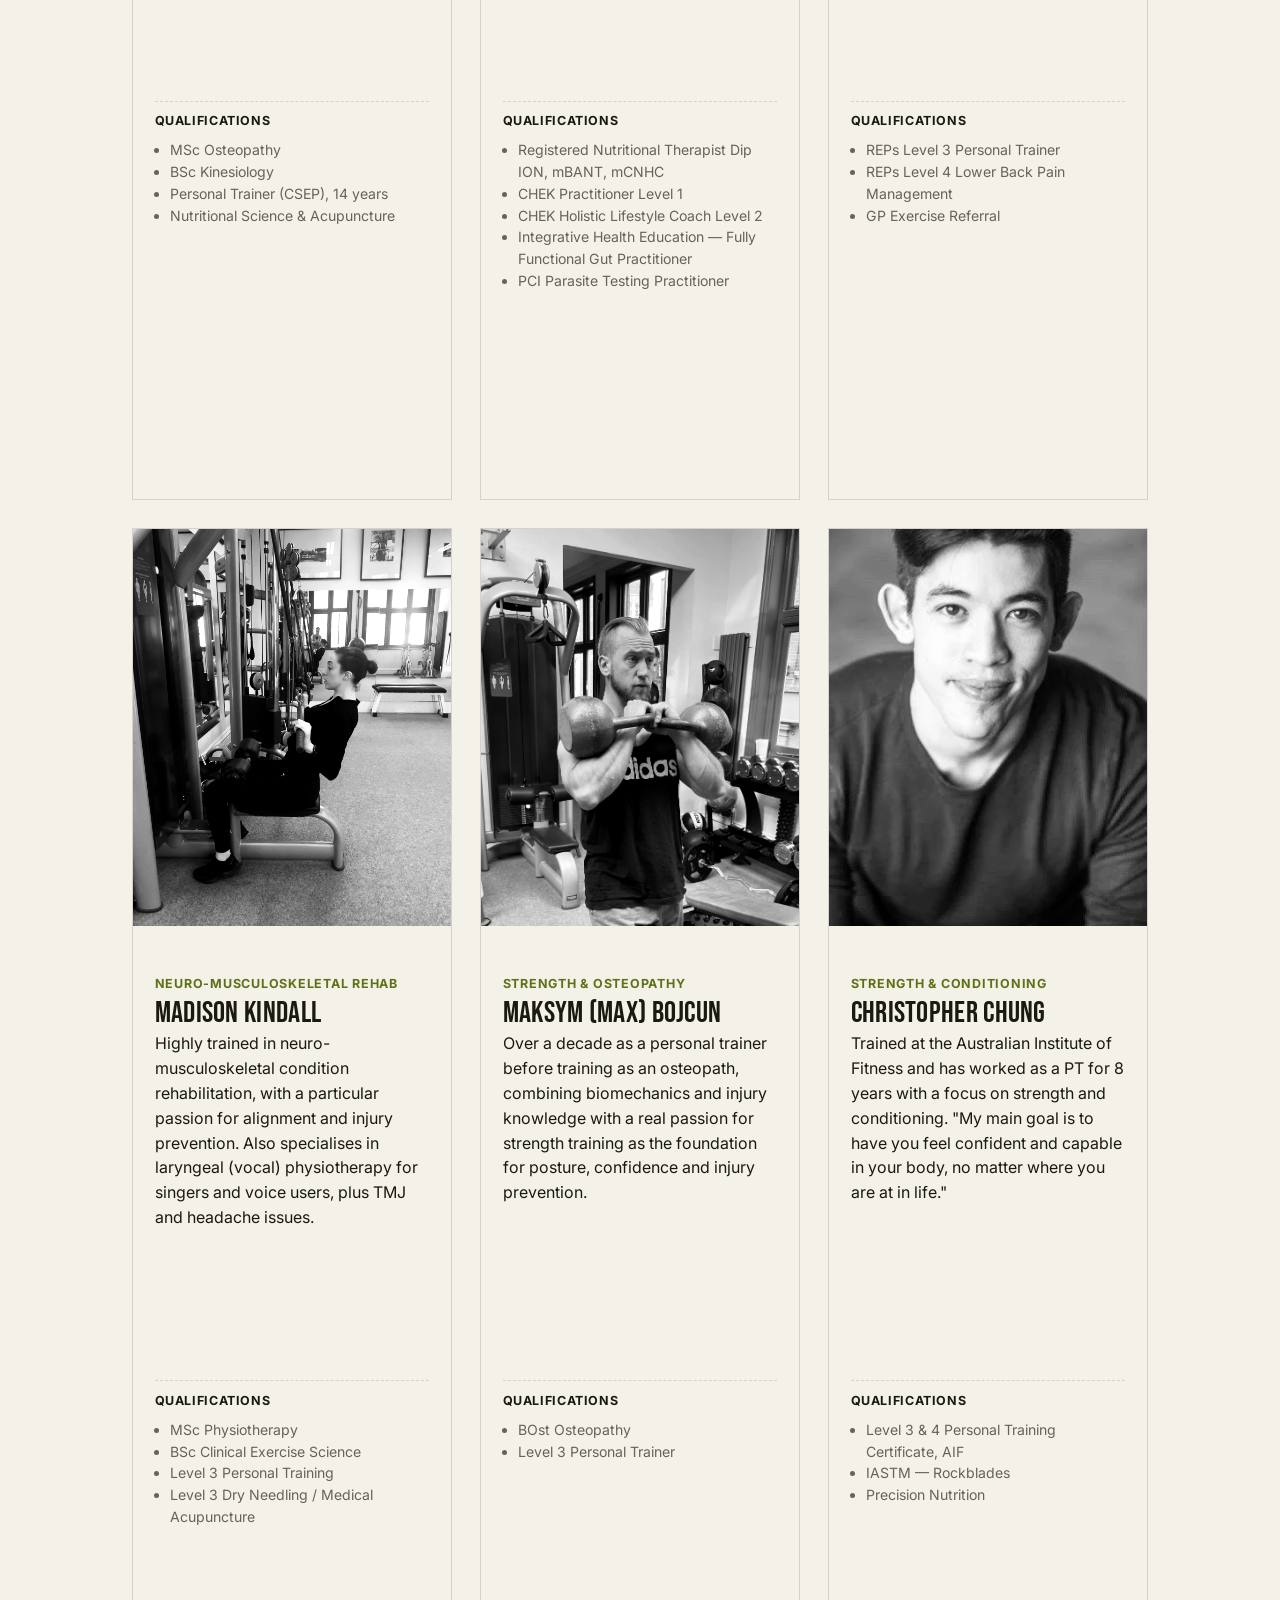
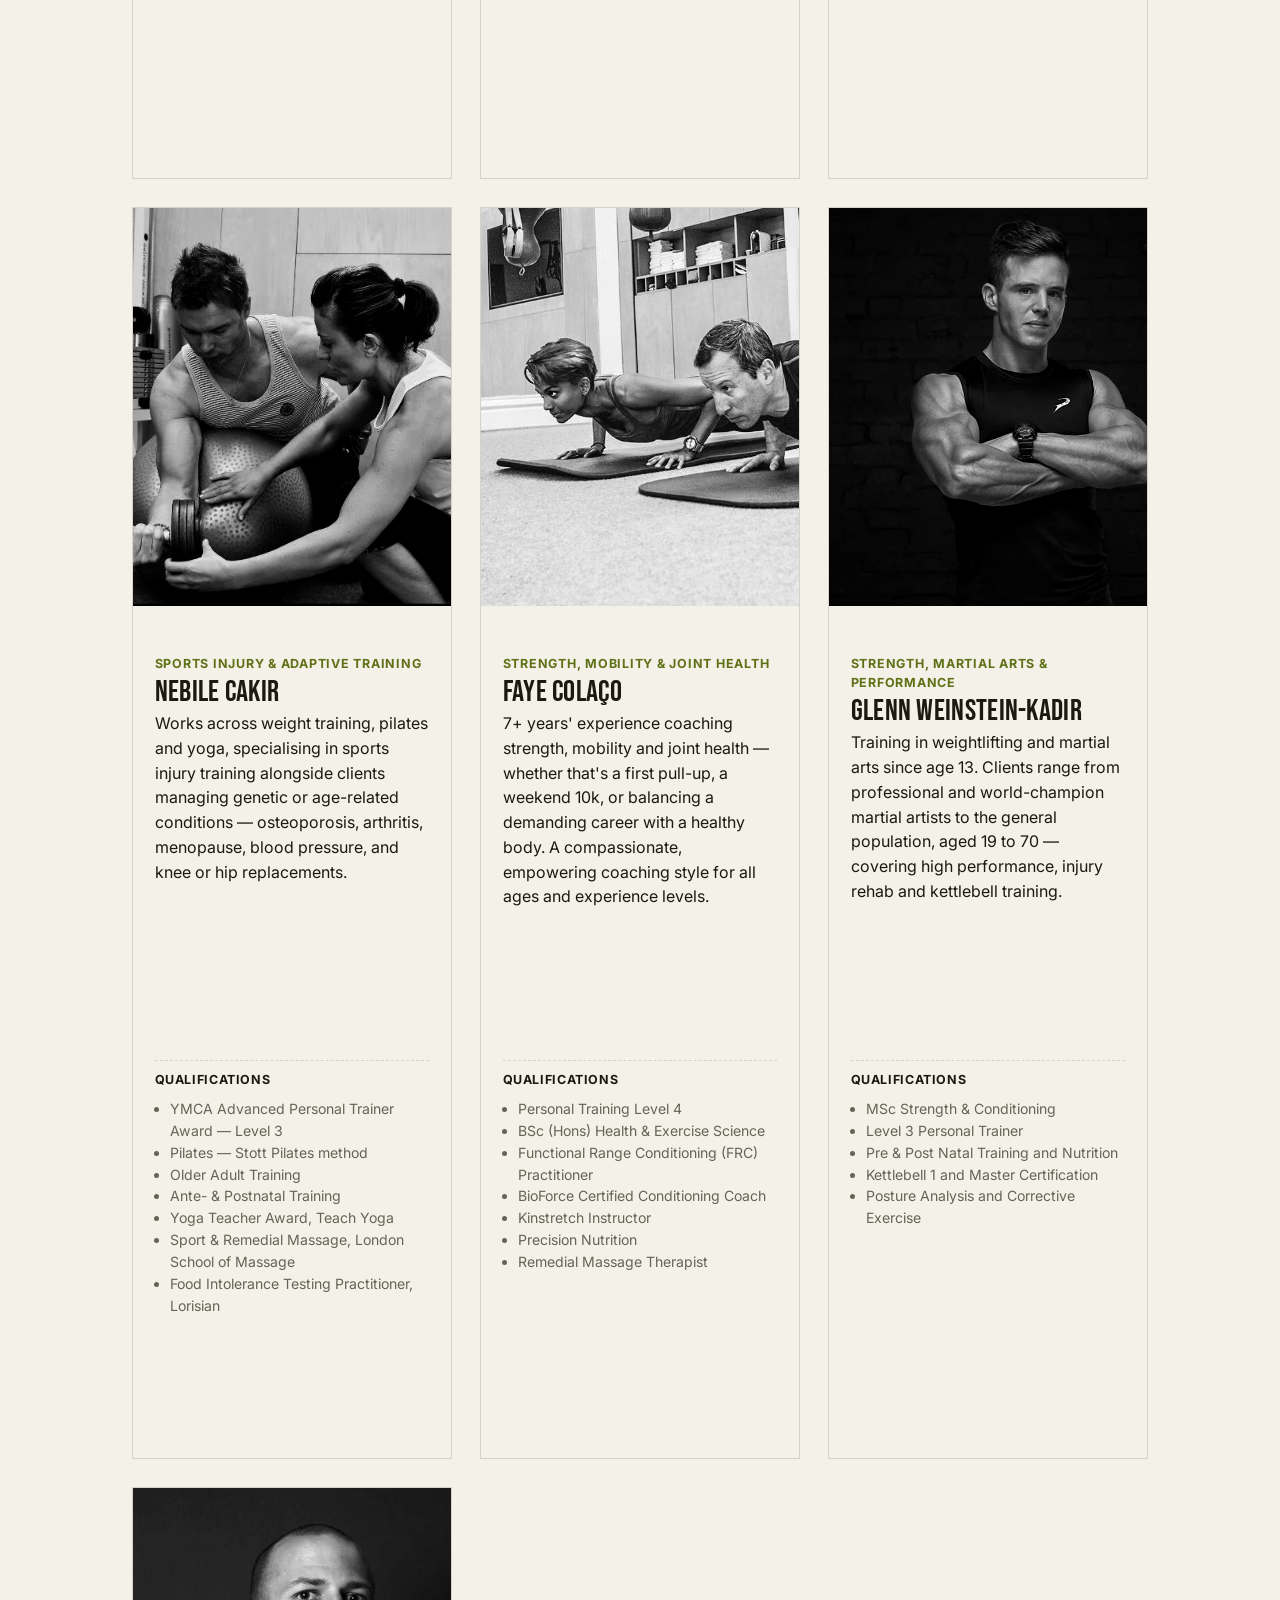
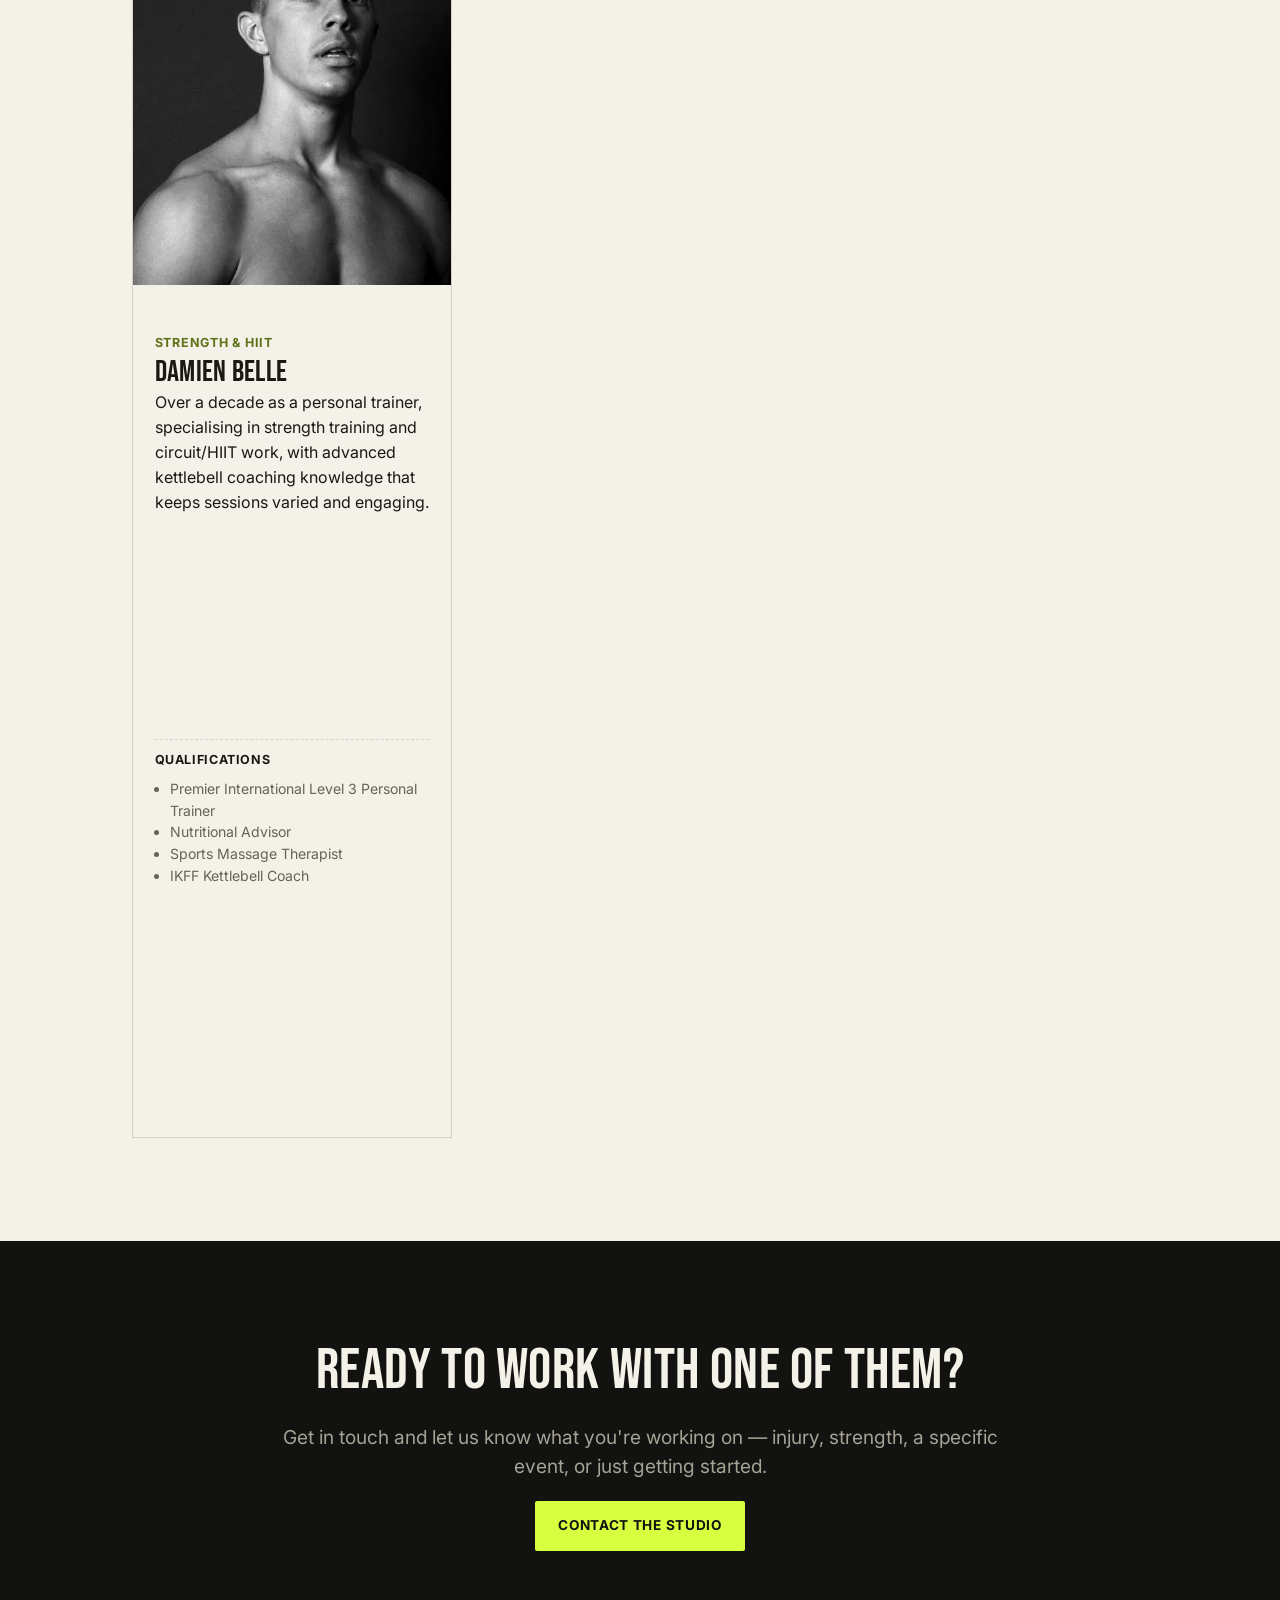
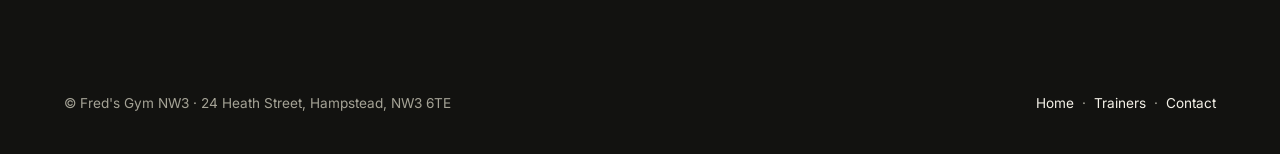
==== commit 476e06d8: "Fix homepage blank-space bug and make qualifications always visible Client feedback (Alex, after rev" ====
--- a/trainers.html
+++ b/trainers.html
@@ -34,7 +34,7 @@
     <div class="wrap">
       <p class="eyebrow">The offer</p>
       <h1>A specialist for<br>whatever you're<br>working on.</h1>
-      <p class="lead">Every trainer at Fred's runs their own one-to-one programme rather than a shared class plan. Between them they cover sports-injury rehabilitation, osteopathy, nutrition, pilates, strength &amp; conditioning, kettlebell work, pre/post-natal training and more — open each profile for qualifications.</p>
+      <p class="lead">Every trainer at Fred's runs their own one-to-one programme rather than a shared class plan. Between them they cover sports-injury rehabilitation, osteopathy, nutrition, pilates, strength &amp; conditioning, kettlebell work, pre/post-natal training and more — full qualifications are listed on every profile below.</p>
     </div>
   </section>
 
@@ -50,15 +50,15 @@
               <h3>Christian Antonee</h3>
               <p>Specialises in treating sports injuries, repetitive strain injuries and low back pain, combining Exercise Rehabilitation, Osteopathy and Nutritional Science to get clients moving pain-free and keep them fit and strong.</p>
             </div>
-            <details>
-              <summary>Qualifications</summary>
+            <div class="trainer-quals">
+              <p class="quals-label">Qualifications</p>
               <ul>
                 <li>MSc Osteopathy</li>
                 <li>BSc Kinesiology</li>
                 <li>Personal Trainer (CSEP), 14 years</li>
                 <li>Nutritional Science &amp; Acupuncture</li>
               </ul>
-            </details>
+            </div>
           </div>
         </article>
 
@@ -70,8 +70,8 @@
               <h3>Benjamin Cooper</h3>
               <p>A holistic practitioner specialising in functional corrective movement, rehabilitation and nutritional coaching. Trained at the CHEK Institute, with a particular focus on digestive and functional gut health.</p>
             </div>
-            <details>
-              <summary>Qualifications</summary>
+            <div class="trainer-quals">
+              <p class="quals-label">Qualifications</p>
               <ul>
                 <li>Registered Nutritional Therapist Dip ION, mBANT, mCNHC</li>
                 <li>CHEK Practitioner Level 1</li>
@@ -79,7 +79,7 @@
                 <li>Integrative Health Education — Fully Functional Gut Practitioner</li>
                 <li>PCI Parasite Testing Practitioner</li>
               </ul>
-            </details>
+            </div>
           </div>
         </article>
 
@@ -91,14 +91,14 @@
               <h3>Franklyn Morris</h3>
               <p>An injury-prevention and lower-back pain management specialist since 2014. Believes coaching is about consistency and sustainable habits, not chasing quick fixes to fit into "shape."</p>
             </div>
-            <details>
-              <summary>Qualifications</summary>
+            <div class="trainer-quals">
+              <p class="quals-label">Qualifications</p>
               <ul>
                 <li>REPs Level 3 Personal Trainer</li>
                 <li>REPs Level 4 Lower Back Pain Management</li>
                 <li>GP Exercise Referral</li>
               </ul>
-            </details>
+            </div>
           </div>
         </article>
 
@@ -110,15 +110,15 @@
               <h3>Madison Kindall</h3>
               <p>Highly trained in neuro-musculoskeletal condition rehabilitation, with a particular passion for alignment and injury prevention. Also specialises in laryngeal (vocal) physiotherapy for singers and voice users, plus TMJ and headache issues.</p>
             </div>
-            <details>
-              <summary>Qualifications</summary>
+            <div class="trainer-quals">
+              <p class="quals-label">Qualifications</p>
               <ul>
                 <li>MSc Physiotherapy</li>
                 <li>BSc Clinical Exercise Science</li>
                 <li>Level 3 Personal Training</li>
                 <li>Level 3 Dry Needling / Medical Acupuncture</li>
               </ul>
-            </details>
+            </div>
           </div>
         </article>
 
@@ -130,13 +130,13 @@
               <h3>Maksym (Max) Bojcun</h3>
               <p>Over a decade as a personal trainer before training as an osteopath, combining biomechanics and injury knowledge with a real passion for strength training as the foundation for posture, confidence and injury prevention.</p>
             </div>
-            <details>
-              <summary>Qualifications</summary>
+            <div class="trainer-quals">
+              <p class="quals-label">Qualifications</p>
               <ul>
                 <li>BOst Osteopathy</li>
                 <li>Level 3 Personal Trainer</li>
               </ul>
-            </details>
+            </div>
           </div>
         </article>
 
@@ -148,14 +148,14 @@
               <h3>Christopher Chung</h3>
               <p>Trained at the Australian Institute of Fitness and has worked as a PT for 8 years with a focus on strength and conditioning. "My main goal is to have you feel confident and capable in your body, no matter where you are at in life."</p>
             </div>
-            <details>
-              <summary>Qualifications</summary>
+            <div class="trainer-quals">
+              <p class="quals-label">Qualifications</p>
               <ul>
                 <li>Level 3 &amp; 4 Personal Training Certificate, AIF</li>
                 <li>IASTM — Rockblades</li>
                 <li>Precision Nutrition</li>
               </ul>
-            </details>
+            </div>
           </div>
         </article>
 
@@ -167,8 +167,8 @@
               <h3>Nebile Cakir</h3>
               <p>Works across weight training, pilates and yoga, specialising in sports injury training alongside clients managing genetic or age-related conditions — osteoporosis, arthritis, menopause, blood pressure, and knee or hip replacements.</p>
             </div>
-            <details>
-              <summary>Qualifications</summary>
+            <div class="trainer-quals">
+              <p class="quals-label">Qualifications</p>
               <ul>
                 <li>YMCA Advanced Personal Trainer Award — Level 3</li>
                 <li>Pilates — Stott Pilates method</li>
@@ -178,7 +178,7 @@
                 <li>Sport &amp; Remedial Massage, London School of Massage</li>
                 <li>Food Intolerance Testing Practitioner, Lorisian</li>
               </ul>
-            </details>
+            </div>
           </div>
         </article>
 
@@ -190,8 +190,8 @@
               <h3>Faye Colaço</h3>
               <p>7+ years' experience coaching strength, mobility and joint health — whether that's a first pull-up, a weekend 10k, or balancing a demanding career with a healthy body. A compassionate, empowering coaching style for all ages and experience levels.</p>
             </div>
-            <details>
-              <summary>Qualifications</summary>
+            <div class="trainer-quals">
+              <p class="quals-label">Qualifications</p>
               <ul>
                 <li>Personal Training Level 4</li>
                 <li>BSc (Hons) Health &amp; Exercise Science</li>
@@ -201,7 +201,7 @@
                 <li>Precision Nutrition</li>
                 <li>Remedial Massage Therapist</li>
               </ul>
-            </details>
+            </div>
           </div>
         </article>
 
@@ -213,8 +213,8 @@
               <h3>Glenn Weinstein-Kadir</h3>
               <p>Training in weightlifting and martial arts since age 13. Clients range from professional and world-champion martial artists to the general population, aged 19 to 70 — covering high performance, injury rehab and kettlebell training.</p>
             </div>
-            <details>
-              <summary>Qualifications</summary>
+            <div class="trainer-quals">
+              <p class="quals-label">Qualifications</p>
               <ul>
                 <li>MSc Strength &amp; Conditioning</li>
                 <li>Level 3 Personal Trainer</li>
@@ -222,7 +222,7 @@
                 <li>Kettlebell 1 and Master Certification</li>
                 <li>Posture Analysis and Corrective Exercise</li>
               </ul>
-            </details>
+            </div>
           </div>
         </article>
 
@@ -234,15 +234,15 @@
               <h3>Damien Belle</h3>
               <p>Over a decade as a personal trainer, specialising in strength training and circuit/HIIT work, with advanced kettlebell coaching knowledge that keeps sessions varied and engaging.</p>
             </div>
-            <details>
-              <summary>Qualifications</summary>
+            <div class="trainer-quals">
+              <p class="quals-label">Qualifications</p>
               <ul>
                 <li>Premier International Level 3 Personal Trainer</li>
                 <li>Nutritional Advisor</li>
                 <li>Sports Massage Therapist</li>
                 <li>IKFF Kettlebell Coach</li>
               </ul>
-            </details>
+            </div>
           </div>
         </article>
 
--- a/assets/css/style.css
+++ b/assets/css/style.css
@@ -390,6 +390,16 @@
   align-items: start;
 }
 
+/* Grid items default to min-width: auto, so a track holding an unshrinkable
+   flex row (the .chip-row below, whose chips use flex: none) would otherwise
+   be forced to its full unwrapped content width -- ballooning this column
+   and squeezing the other one into a tall, narrow sliver with a large blank
+   area beside/below it. min-width: 0 lets the track honour the 1.1fr/1fr
+   split and lets .chip-row's own overflow-x: auto do the scrolling instead. */
+.intro-grid > div {
+  min-width: 0;
+}
+
 @media (max-width: 820px) {
   .intro-grid { grid-template-columns: 1fr; }
 }
@@ -498,29 +508,21 @@
 
 .on-ink .trainer-role { color: var(--accent); }
 
-.trainer-body details {
+/* Qualifications are always-visible plain content -- no click/toggle
+   required to see them (see AGENTS.md client-feedback fix history). */
+.trainer-quals {
   margin-top: 0.6rem;
   border-top: 1px dashed var(--line);
   padding-top: 0.6rem;
 }
-.on-ink .trainer-body details { border-color: var(--line-on-ink); }
-
-.trainer-body summary {
-  cursor: pointer;
+.on-ink .trainer-quals { border-color: var(--line-on-ink); }
+
+.quals-label {
   font-weight: 700;
   font-size: 0.78rem;
   text-transform: uppercase;
   letter-spacing: 0.05em;
-  list-style: none;
-}
-.trainer-body summary::-webkit-details-marker { display: none; }
-.trainer-body summary::after {
-  content: "+";
-  float: right;
-  font-family: var(--font-display);
-}
-.trainer-body details[open] summary::after {
-  content: "\2212";
+  margin: 0 0 0.3em;
 }
 
 .trainer-body ul {
@@ -531,11 +533,6 @@
 }
 .on-ink .trainer-body ul { color: var(--muted-on-ink); }
 
-/* Dim sibling cards while one card's bio is expanded, via :has() */
-.trainer-grid:has(details[open]) .trainer-card:not(:has(details[open])) {
-  opacity: 0.55;
-  transition: opacity 0.25s ease;
-}
 
 .trainer-preview-strip {
   display: flex;
